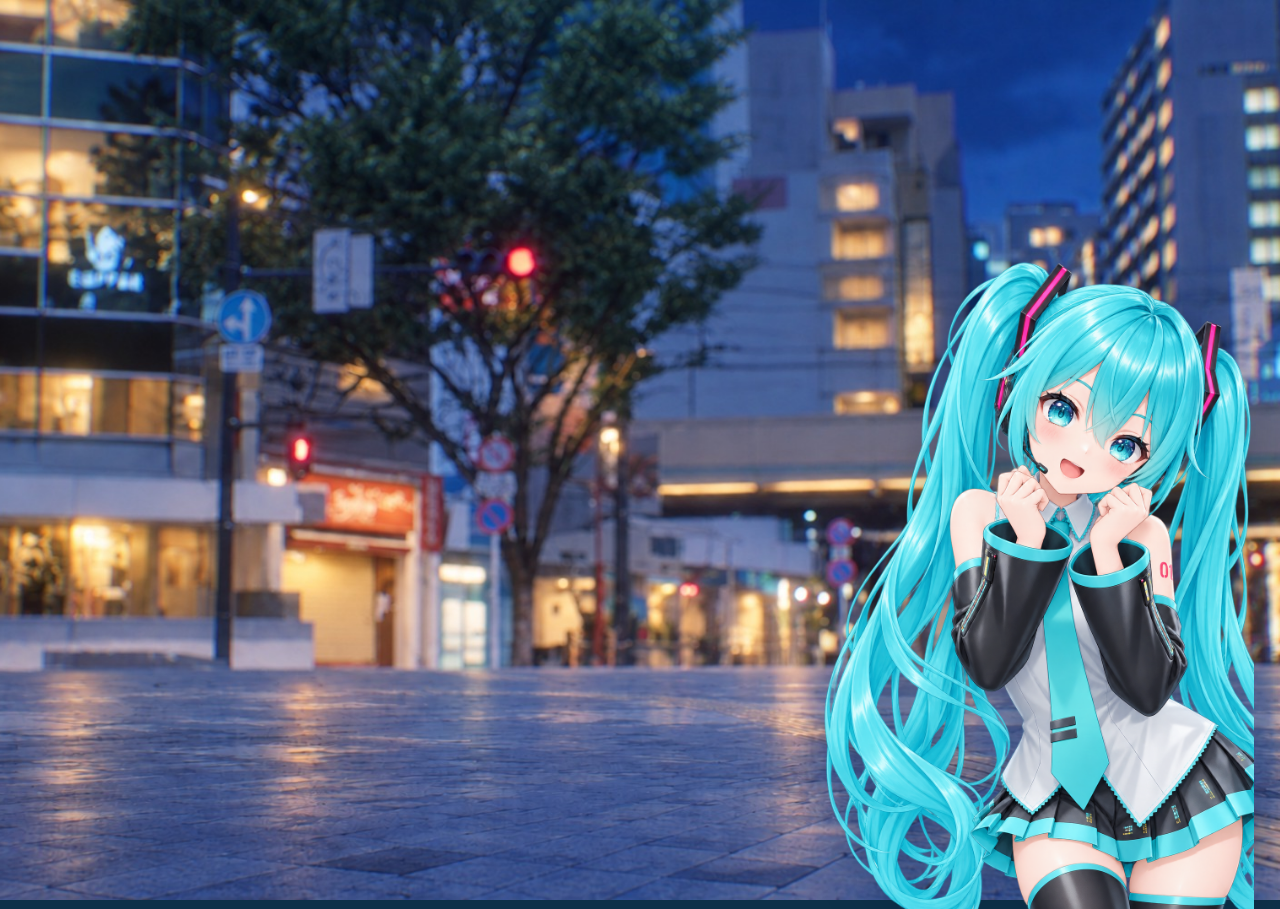
==== Wallpaper/companion/index.html @ 71f8f60a "實現初音桌面陪伴、三語本機 AI 與人格設定 需求：多場景日夜漸變桌布、角色互動及繁中英文日語聊天。  實現：AppKit 雙層桌面視窗、骨架動作、觸控回饋及 MLX 相容聊天與自訂人格。" ====
<!doctype html>
<html lang="zh-Hant">
<head>
  <meta charset="utf-8">
  <meta name="viewport" content="width=device-width, initial-scale=1">
  <title></title>
  <script>
    const requestedLayer = new URLSearchParams(location.search).get('layer');
    document.documentElement.dataset.layer = ['background', 'character'].includes(requestedLayer)
      ? requestedLayer
      : 'all';
  </script>
  <style>
    :root {
      color-scheme: dark;
      --scene-fallback: rgb(13 49 73);
    }

    * {
      box-sizing: border-box;
    }

    html,
    body {
      width: 100%;
      height: 100%;
      margin: 0;
      overflow: hidden;
      background: var(--scene-fallback);
      pointer-events: none;
      user-select: none;
    }

    html[data-layer="character"],
    html[data-layer="character"] body {
      background: transparent;
    }

    html[data-layer="character"] #sceneRoot,
    html[data-layer="background"] #webglCanvas,
    html[data-layer="background"] #fallbackPortrait,
    html[data-layer="background"] #speechBubble {
      display: none;
    }

    html[data-layer="character"] #sceneRoot {
      background: none;
    }

    #sceneRoot,
    .scene,
    .scene-layer,
    .scene-mark,
    #webglCanvas,
    #fallbackPortrait,
    #speechBubble {
      position: absolute;
    }

    #sceneRoot,
    .scene,
    .scene-layer,
    .scene-mark,
    #webglCanvas {
      inset: 0;
    }

    #sceneRoot {
      background:
        url('../assets/sekai-day.jpg') center / cover no-repeat,
        var(--scene-fallback);
    }

    .scene {
      opacity: 0;
    }

    .scene-layer,
    .scene-mark {
      background-position: center;
      background-repeat: no-repeat;
      background-size: cover;
    }

    .scene-dusk,
    .scene-night {
      transition: opacity 1s linear;
    }

    #webglCanvas {
      width: 100%;
      height: 100%;
      opacity: 0;
      transition: opacity 500ms ease;
    }

    .interaction-enabled #webglCanvas {
      pointer-events: auto;
      touch-action: none;
    }

    #fallbackPortrait {
      right: 2vw;
      bottom: -1vh;
      height: 72vh;
      max-width: 46vw;
      object-fit: contain;
      object-position: right bottom;
      filter: drop-shadow(0 10px 22px rgb(0 22 42 / 0.24));
      transform-origin: 60% 100%;
      animation: fallback-breathe 8.5s ease-in-out infinite alternate;
      transition: opacity 500ms ease;
    }

    .webgl-ready #webglCanvas {
      opacity: 1;
    }

    .webgl-ready #fallbackPortrait {
      opacity: 0;
    }

    #speechBubble {
      left: 50%;
      top: 16%;
      z-index: 4;
      max-width: min(28rem, 34vw);
      padding: 0.66rem 0.9rem;
      border: 1px solid rgb(255 255 255 / 0.52);
      border-radius: 1rem 1rem 1rem 0.35rem;
      color: rgb(22 48 59);
      background: rgb(249 255 255 / 0.88);
      box-shadow: 0 7px 24px rgb(0 28 45 / 0.16);
      font: 500 clamp(13px, 1vw, 16px) / 1.45 -apple-system, BlinkMacSystemFont, "Hiragino Sans", sans-serif;
      letter-spacing: 0.01em;
      opacity: 0;
      transform: translate(-50%, 8px) scale(0.98);
      transition: opacity 220ms ease, transform 220ms ease;
    }

    #speechBubble.visible {
      opacity: 1;
      transform: translate(-50%, 0) scale(1);
    }

    #speechBubble[data-emotion="happy"] {
      border-color: rgb(77 205 194 / 0.48);
    }

    #speechBubble[data-emotion="curious"] {
      border-color: rgb(118 167 219 / 0.52);
    }

    #speechBubble[data-emotion="sleepy"] {
      border-color: rgb(171 151 211 / 0.48);
    }

    @keyframes fallback-breathe {
      from { transform: translate3d(0, 2px, 0); }
      to { transform: translate3d(0, -2px, 0); }
    }

    @media (prefers-reduced-motion: reduce) {
      .scene,
      .scene-dusk,
      .scene-night,
      #webglCanvas,
      #fallbackPortrait,
      #speechBubble {
        transition: none;
      }

      #fallbackPortrait {
        animation: none;
      }
    }
  </style>
  <script type="importmap">
    {
      "imports": {
        "three": "./vendor/three.module.js"
      }
    }
  </script>
</head>
<body>
  <div id="sceneRoot" aria-hidden="true"></div>
  <canvas id="webglCanvas" aria-hidden="true"></canvas>
  <img id="fallbackPortrait" data-src="../assets/miku.png" alt="" draggable="false">
  <div id="speechBubble" role="status" aria-live="polite"></div>
  <script type="module" src="./companion.js"></script>
</body>
</html>
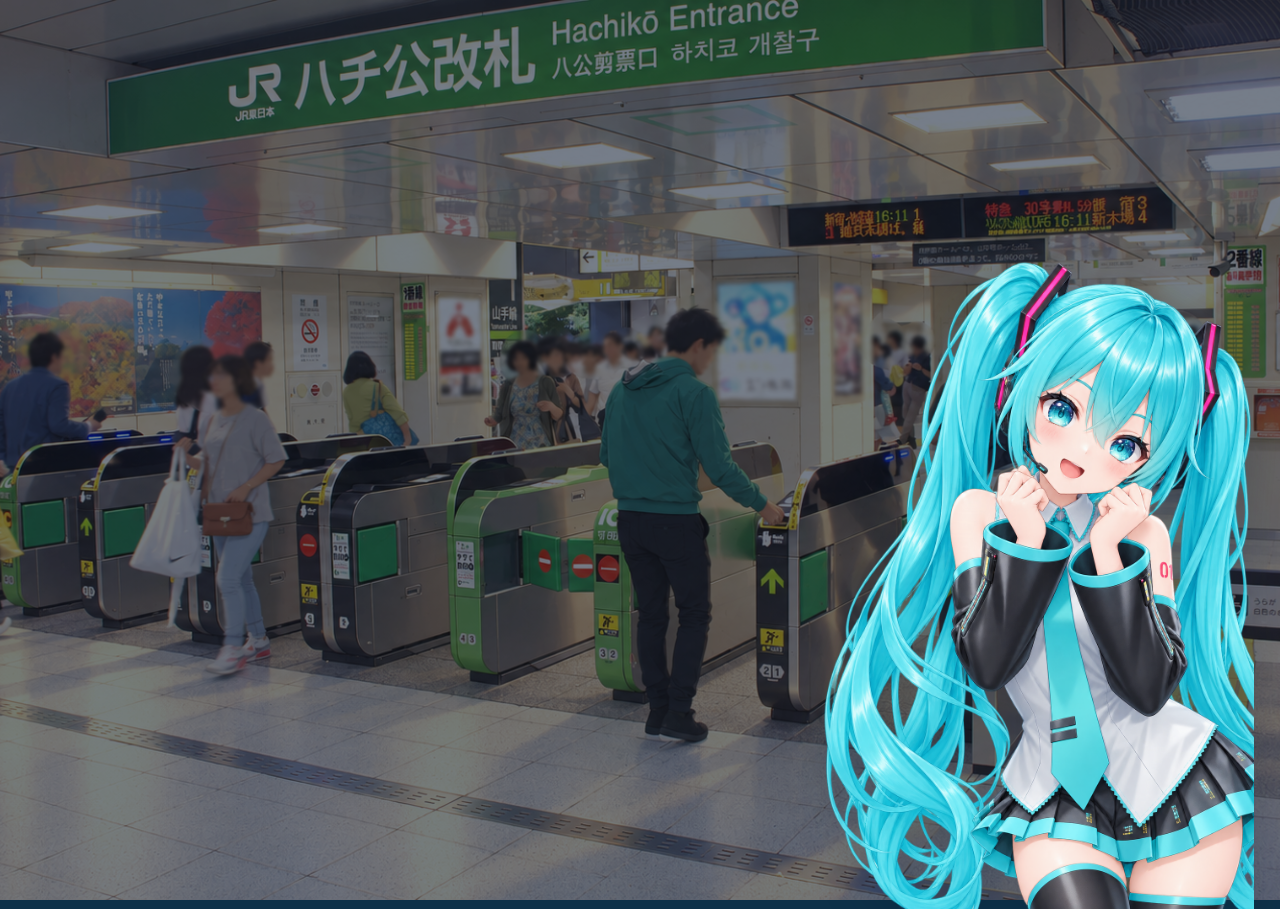
==== commit 2ebb083f: "調整半動漫澀谷背景與初音角色知識 需求描述：讓站口背景配合角色構圖，並改善初音身份、數字語呂及名曲知識。  實作思路：採用有原生 JR 招牌的站口照片作半動漫改編；按問題選取角色與歌曲資料，改善三語回" ====
--- a/Wallpaper/companion/index.html
+++ b/Wallpaper/companion/index.html
@@ -67,7 +67,7 @@
 
     #sceneRoot {
       background:
-        url('../assets/sekai-day.jpg') center / cover no-repeat,
+        url('../assets/scenes/shibuya-hachiko.png') center / cover no-repeat,
         var(--scene-fallback);
     }
 
@@ -85,6 +85,16 @@
     .scene-dusk,
     .scene-night {
       transition: opacity 1s linear;
+    }
+
+    .scene[data-scene="shibuya"] .scene-dusk {
+      filter: brightness(0.9) sepia(0.15) saturate(1.05);
+    }
+
+    .scene[data-scene="shibuya"] .scene-night {
+      background-color: rgb(211 228 255);
+      background-blend-mode: multiply;
+      filter: brightness(0.55) saturate(0.8);
     }
 
     #webglCanvas {
@@ -121,38 +131,139 @@
     }
 
     #speechBubble {
+      --bubble-accent: rgb(57 197 187);
       left: 50%;
       top: 16%;
       z-index: 4;
-      max-width: min(28rem, 34vw);
-      padding: 0.66rem 0.9rem;
-      border: 1px solid rgb(255 255 255 / 0.52);
-      border-radius: 1rem 1rem 1rem 0.35rem;
-      color: rgb(22 48 59);
-      background: rgb(249 255 255 / 0.88);
-      box-shadow: 0 7px 24px rgb(0 28 45 / 0.16);
-      font: 500 clamp(13px, 1vw, 16px) / 1.45 -apple-system, BlinkMacSystemFont, "Hiragino Sans", sans-serif;
+      display: flex;
+      flex-direction: column;
+      gap: 0.28rem;
+      min-width: 6.5rem;
+      max-width: min(26rem, 34vw);
+      padding: 0.7rem 1rem 0.78rem;
+      border: 2px solid var(--bubble-accent);
+      border-radius: 1.15rem;
+      color: rgb(22 52 58);
+      background:
+        radial-gradient(circle at 100% 0%, rgb(57 197 187 / 0.14), transparent 55%),
+        rgb(252 255 255 / 0.94);
+      box-shadow:
+        0 10px 28px rgb(0 40 52 / 0.18),
+        0 0 0 4px rgb(255 255 255 / 0.35);
+      font: 500 clamp(13px, 1vw, 16px) / 1.5 ui-rounded, "SF Pro Rounded", -apple-system, BlinkMacSystemFont, "Hiragino Maru Gothic ProN", "PingFang TC", sans-serif;
       letter-spacing: 0.01em;
       opacity: 0;
-      transform: translate(-50%, 8px) scale(0.98);
-      transition: opacity 220ms ease, transform 220ms ease;
+      transform: translate(-50%, calc(-100% + 10px)) scale(0.96);
+      transform-origin: 50% 100%;
+      transition: opacity 240ms ease, transform 320ms cubic-bezier(0.34, 1.56, 0.64, 1), border-color 300ms ease;
+    }
+
+    /* Tail pointing down towards Miku. */
+    #speechBubble::after {
+      content: "";
+      position: absolute;
+      left: 50%;
+      bottom: -9px;
+      width: 14px;
+      height: 14px;
+      background: rgb(252 255 255 / 0.94);
+      border-right: 2px solid var(--bubble-accent);
+      border-bottom: 2px solid var(--bubble-accent);
+      border-bottom-right-radius: 3px;
+      transform: translateX(-50%) rotate(45deg);
+    }
+
+    #speechBubble .bubble-name {
+      align-self: flex-start;
+      padding: 0.05rem 0.55rem;
+      border-radius: 999px;
+      color: white;
+      background: var(--bubble-accent);
+      font-size: 0.68em;
+      font-weight: 800;
+      letter-spacing: 0.14em;
+    }
+
+    #speechBubble .bubble-name::after {
+      content: " ♪";
+      letter-spacing: 0;
+    }
+
+    #speechBubble .bubble-text {
+      overflow-wrap: anywhere;
     }
 
     #speechBubble.visible {
       opacity: 1;
-      transform: translate(-50%, 0) scale(1);
+      transform: translate(-50%, -100%) scale(1);
     }
 
     #speechBubble[data-emotion="happy"] {
-      border-color: rgb(77 205 194 / 0.48);
+      --bubble-accent: rgb(229 48 126);
     }
 
     #speechBubble[data-emotion="curious"] {
-      border-color: rgb(118 167 219 / 0.52);
+      --bubble-accent: rgb(84 150 222);
     }
 
     #speechBubble[data-emotion="sleepy"] {
-      border-color: rgb(171 151 211 / 0.48);
+      --bubble-accent: rgb(150 128 205);
+    }
+
+    #speechBubble.thinking .bubble-text {
+      color: rgb(57 197 187);
+      font-weight: 800;
+      letter-spacing: 0.2em;
+      animation: thinking-notes 1.1s ease-in-out infinite;
+    }
+
+    @keyframes thinking-notes {
+      0%, 100% { opacity: 0.35; transform: translateY(1px); }
+      50% { opacity: 1; transform: translateY(-2px); }
+    }
+
+    /* Hover feedback */
+    .interaction-enabled.miku-hover #webglCanvas {
+      cursor: pointer;
+    }
+
+    .interaction-enabled.miku-hover[data-hover-zone="head"] #webglCanvas {
+      cursor: grab;
+    }
+
+    .hover-note {
+      position: absolute;
+      z-index: 5;
+      pointer-events: none;
+      color: rgb(57 197 187);
+      font: 800 22px / 1 ui-rounded, "SF Pro Rounded", -apple-system, sans-serif;
+      text-shadow:
+        0 0 6px rgb(255 255 255 / 0.95),
+        0 0 14px rgb(57 197 187 / 0.55);
+      transform: translate(-50%, -50%);
+      animation: hover-note-float 1.25s cubic-bezier(0.22, 0.8, 0.36, 1) forwards;
+    }
+
+    .hover-note.zone-head {
+      color: rgb(229 48 126);
+      text-shadow:
+        0 0 6px rgb(255 255 255 / 0.95),
+        0 0 14px rgb(229 48 126 / 0.5);
+    }
+
+    @keyframes hover-note-float {
+      0% {
+        opacity: 0;
+        transform: translate(-50%, -30%) scale(0.5) rotate(0deg);
+      }
+      18% {
+        opacity: 1;
+        transform: translate(-50%, -90%) scale(1.08) rotate(calc(var(--spin) * 0.3));
+      }
+      100% {
+        opacity: 0;
+        transform: translate(calc(-50% + var(--drift)), -260%) scale(0.85) rotate(var(--spin));
+      }
     }
 
     @keyframes fallback-breathe {
@@ -170,7 +281,8 @@
         transition: none;
       }
 
-      #fallbackPortrait {
+      #fallbackPortrait,
+      #speechBubble.thinking .bubble-text {
         animation: none;
       }
     }
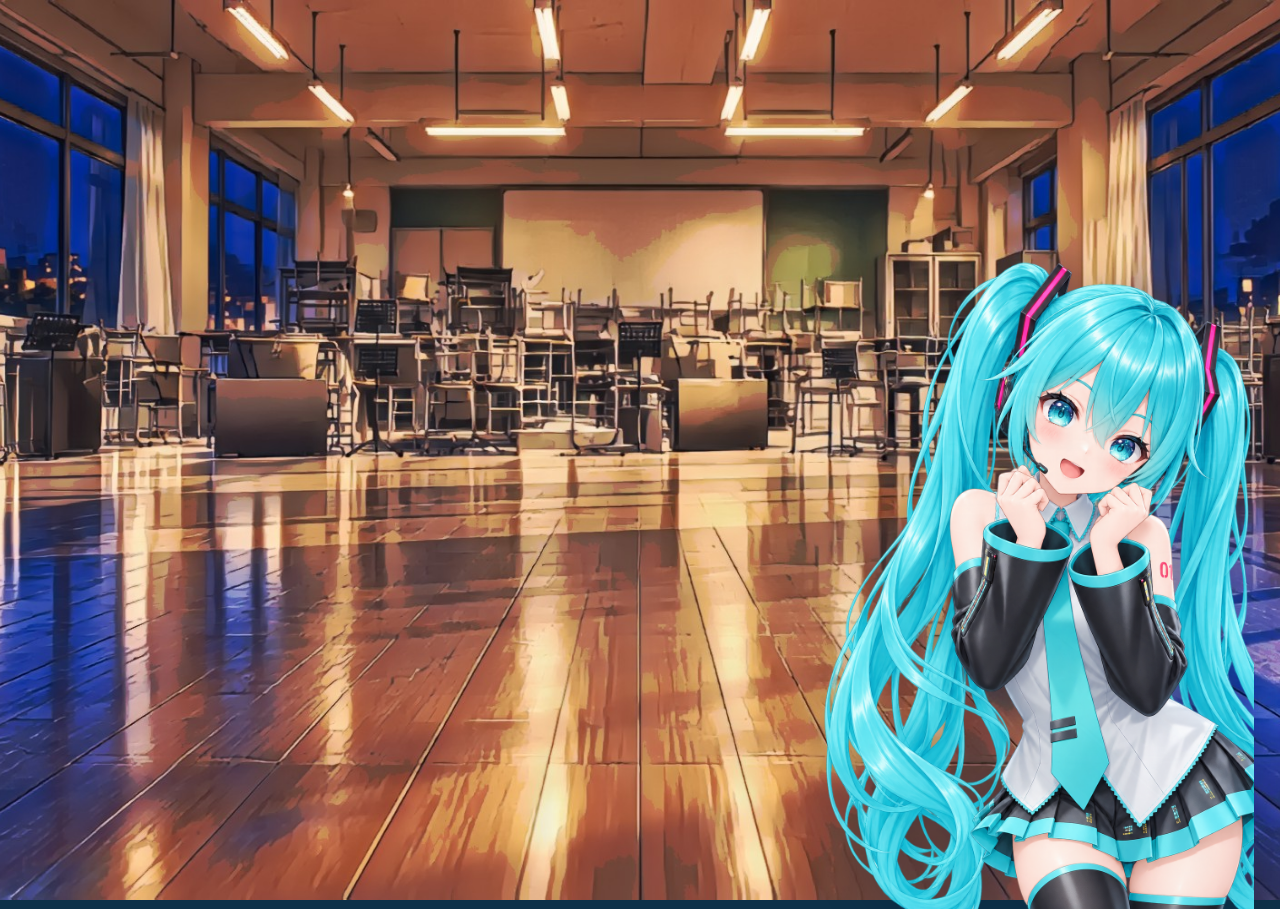
==== commit 322825b0: "加入動態背景、動漫化場景與多變互動 需求描述：背景要跟隨時間、天氣與光線變化並動漫化；角色互動要更自然，每次反應都不一樣。  實作思路： - 動態背景：Open-Meteo 實際天氣（可選城市或固定天" ====
--- a/Wallpaper/companion/index.html
+++ b/Wallpaper/companion/index.html
@@ -37,6 +37,7 @@
     }
 
     html[data-layer="character"] #sceneRoot,
+    html[data-layer="character"] #ambientCanvas,
     html[data-layer="background"] #webglCanvas,
     html[data-layer="background"] #fallbackPortrait,
     html[data-layer="background"] #speechBubble {
@@ -51,6 +52,7 @@
     .scene,
     .scene-layer,
     .scene-mark,
+    #ambientCanvas,
     #webglCanvas,
     #fallbackPortrait,
     #speechBubble {
@@ -61,8 +63,15 @@
     .scene,
     .scene-layer,
     .scene-mark,
+    #ambientCanvas,
     #webglCanvas {
       inset: 0;
+    }
+
+    #ambientCanvas {
+      width: 100%;
+      height: 100%;
+      pointer-events: none;
     }
 
     #sceneRoot {
@@ -297,6 +306,7 @@
 </head>
 <body>
   <div id="sceneRoot" aria-hidden="true"></div>
+  <canvas id="ambientCanvas" aria-hidden="true"></canvas>
   <canvas id="webglCanvas" aria-hidden="true"></canvas>
   <img id="fallbackPortrait" data-src="../assets/miku.png" alt="" draggable="false">
   <div id="speechBubble" role="status" aria-live="polite"></div>
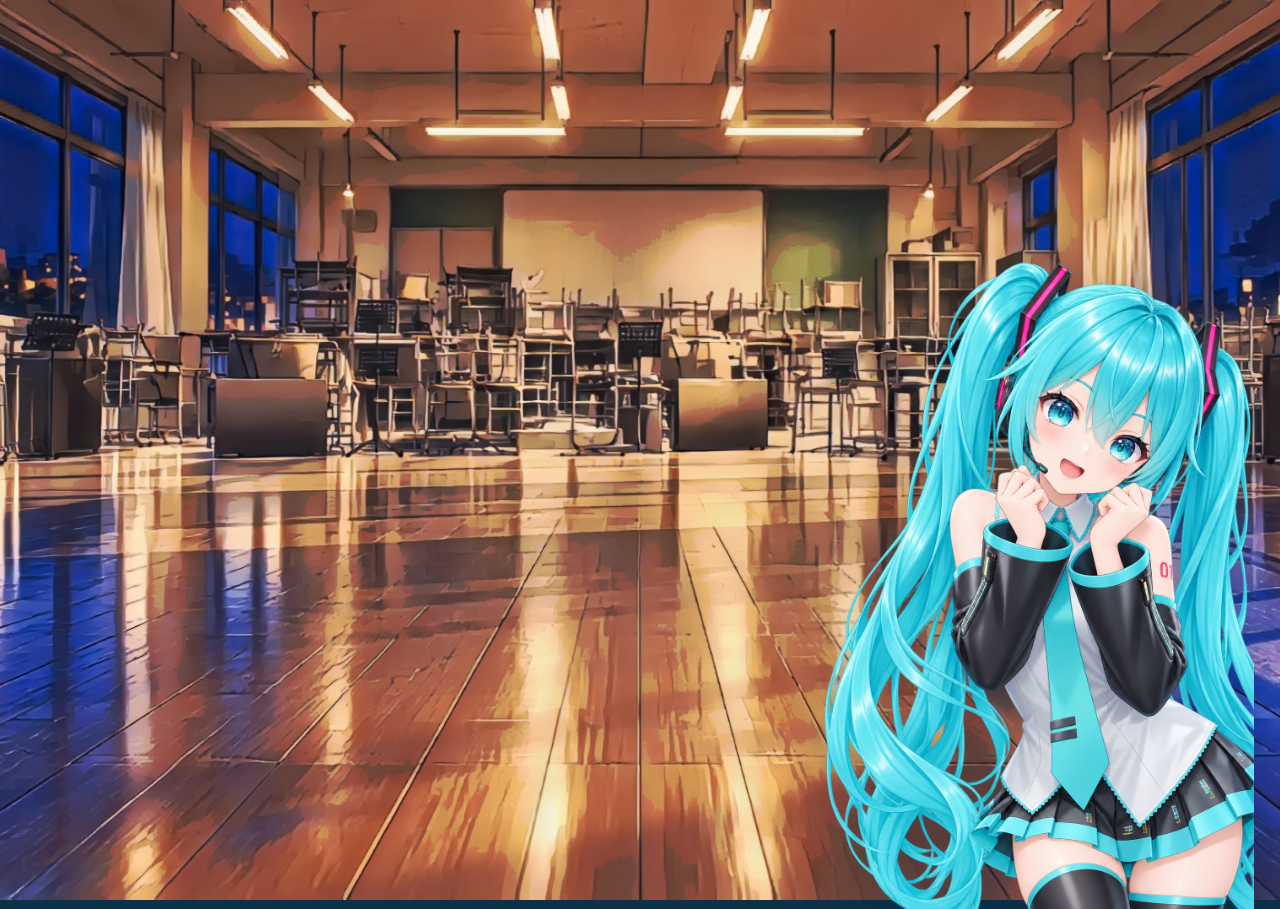
==== commit c9d5268d: "整合作息、時間感與歌曲回應並加入房間場景 需求描述：加入睡眠與叫醒互動，修正當地時間、歌曲作者及中日混合句子的回應。  實作思路：合併 Claude 的功能，補上晚安排程取消與睡眠期間訊息攔截；加入三" ====
--- a/Wallpaper/companion/index.html
+++ b/Wallpaper/companion/index.html
@@ -40,8 +40,21 @@
     html[data-layer="character"] #ambientCanvas,
     html[data-layer="background"] #webglCanvas,
     html[data-layer="background"] #fallbackPortrait,
-    html[data-layer="background"] #speechBubble {
+    html[data-layer="background"] #speechBubble,
+    html[data-layer="background"] #bedOverlay {
       display: none;
+    }
+
+    /* The blanket over her while she sleeps: cut from the room picture, laid over the character. */
+    #bedOverlay {
+      position: absolute;
+      inset: 0;
+      width: 100%;
+      height: 100%;
+      object-fit: cover;
+      object-position: center;
+      pointer-events: none;
+      opacity: 0;
     }
 
     html[data-layer="character"] #sceneRoot {
@@ -219,6 +232,28 @@
       --bubble-accent: rgb(150 128 205);
     }
 
+    #speechBubble[data-emotion="dizzy"] {
+      --bubble-accent: rgb(232 150 30);
+    }
+
+    #speechBubble[data-emotion="dizzy"] .bubble-text {
+      display: inline-block;
+      animation: bubble-wobble 0.8s ease-in-out infinite;
+    }
+
+    #speechBubble[data-emotion="pout"] {
+      --bubble-accent: rgb(226 70 80);
+    }
+
+    @keyframes bubble-wobble {
+      0%, 100% { transform: rotate(-3deg) translateX(-1px); }
+      50% { transform: rotate(3deg) translateX(1px); }
+    }
+
+    @media (prefers-reduced-motion: reduce) {
+      #speechBubble[data-emotion="dizzy"] .bubble-text { animation: none; }
+    }
+
     #speechBubble.thinking .bubble-text {
       color: rgb(57 197 187);
       font-weight: 800;
@@ -260,6 +295,30 @@
         0 0 14px rgb(229 48 126 / 0.5);
     }
 
+    .hover-note.zone-dizzy {
+      color: rgb(245 186 40);
+      font-size: 19px;
+      text-shadow:
+        0 0 6px rgb(255 255 255 / 0.95),
+        0 0 12px rgb(245 186 40 / 0.6);
+      animation: dizzy-star 1.15s cubic-bezier(0.3, 0.7, 0.4, 1) forwards;
+    }
+
+    @keyframes dizzy-star {
+      0% {
+        opacity: 0;
+        transform: translate(-50%, -50%) scale(0.4) rotate(0deg);
+      }
+      20% {
+        opacity: 1;
+        transform: translate(calc(-50% + var(--drift) * 0.5), -80%) scale(1.1) rotate(120deg);
+      }
+      100% {
+        opacity: 0;
+        transform: translate(calc(-50% - var(--drift)), -150%) scale(0.7) rotate(420deg);
+      }
+    }
+
     @keyframes hover-note-float {
       0% {
         opacity: 0;
@@ -308,6 +367,7 @@
   <div id="sceneRoot" aria-hidden="true"></div>
   <canvas id="ambientCanvas" aria-hidden="true"></canvas>
   <canvas id="webglCanvas" aria-hidden="true"></canvas>
+  <img id="bedOverlay" alt="" draggable="false">
   <img id="fallbackPortrait" data-src="../assets/miku.png" alt="" draggable="false">
   <div id="speechBubble" role="status" aria-live="polite"></div>
   <script type="module" src="./companion.js"></script>
